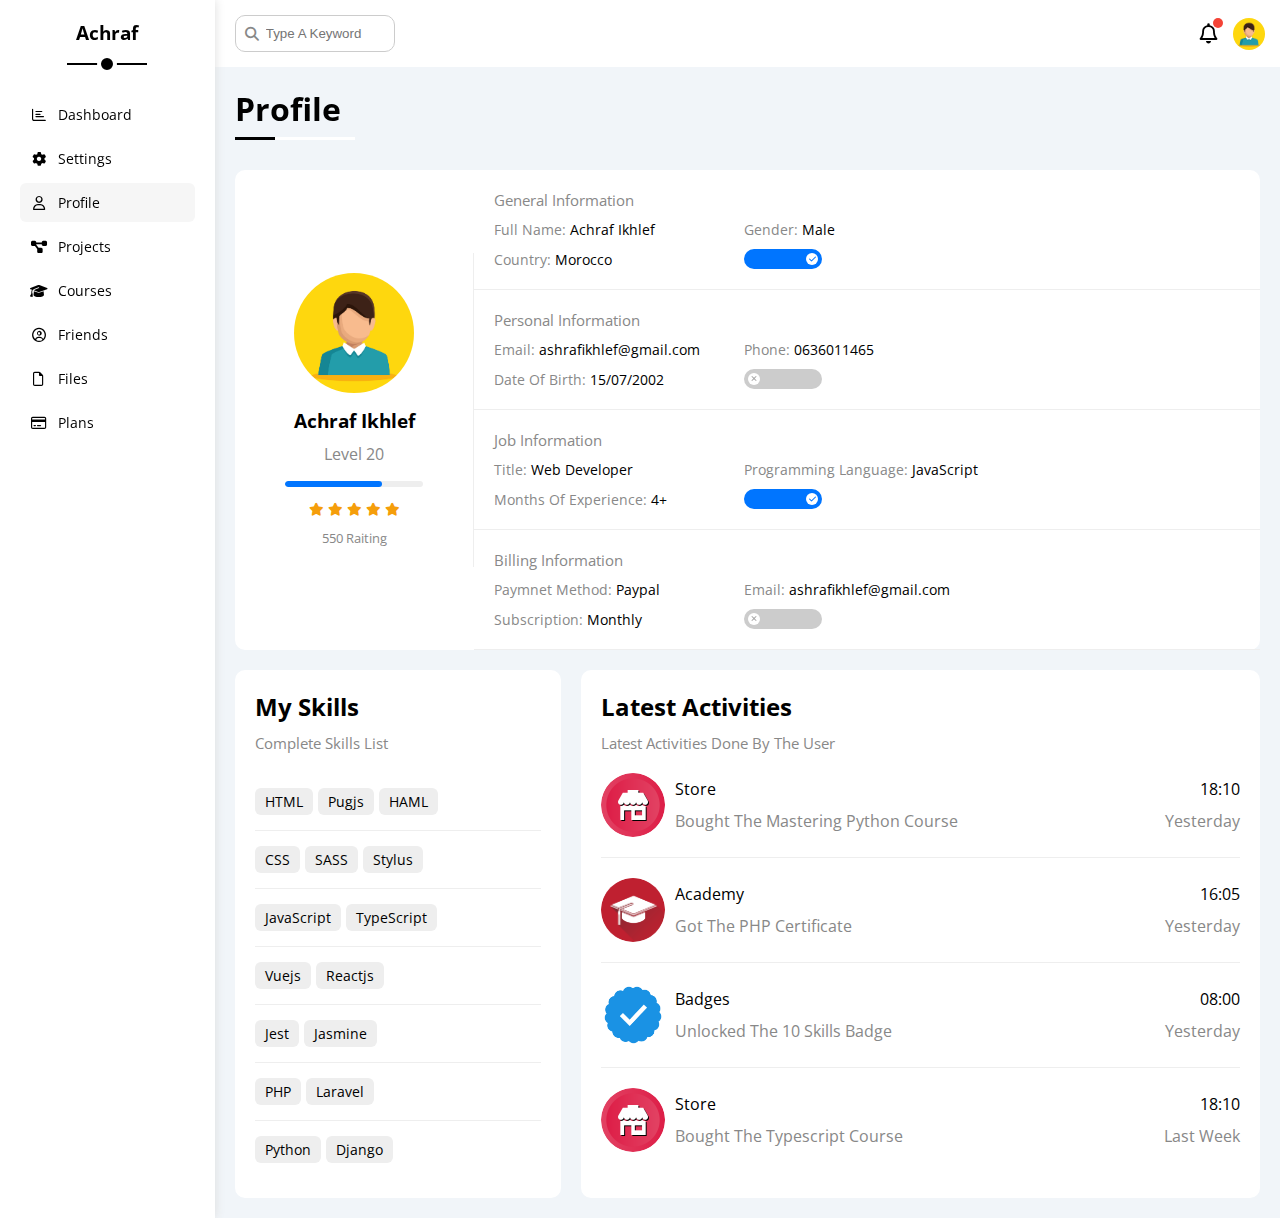
==== profile.html @ c20bb749 "Add files via upload" ====
<!DOCTYPE html>
<html lang="en">
<head>
    <meta charset="UTF-8">
    <meta name="viewport" content="width=device-width, initial-scale=1.0">
    <title>Profile</title>
    <link rel="stylesheet" href="css/all.min.css">
    <link rel="stylesheet" href="css/framework.css">
    <link rel="stylesheet" href="css/master.css">
    <link rel="preconnect" href="https://fonts.googleapis.com">
    <link rel="preconnect" href="https://fonts.gstatic.com" crossorigin>
    <link href="https://fonts.googleapis.com/css2?family=Open+Sans:wght@300;400;500;600;700;800&display=swap" rel="stylesheet">
</head>
<body>
    <div class="page d-flex">
        <div class="sidebar bg-white p-20 p-relative">
            <div class="content">
                <h3 class="p-relative txt-c mt-0">Achraf</h3>
                <ul>
                    <li>
                        <a class="d-flex align-center fs-14 c-black rad-6 p-10" href="index.html">
                            <i class="fa-regular fa-chart-bar fa-fw"></i>
                            <span>Dashboard</span>
                        </a>
                    </li>
                    <li>
                        <a class="d-flex align-center fs-14 c-black rad-6 p-10" href="settings.html">
                            <i class="fa-solid fa-gear fa-fw"></i>
                            <span>Settings</span>
                        </a>
                    </li>
                    <li>
                        <a class="active d-flex align-center fs-14 c-black rad-6 p-10" href="profile.html">
                            <i class="fa-regular fa-user fa-fw"></i>
                            <span>Profile</span>
                        </a>
                    </li>
                    <li>
                        <a class="d-flex align-center fs-14 c-black rad-6 p-10" href="projects.html">
                            <i class="fa-solid fa-diagram-project fa-fw"></i>
                            <span>Projects</span>
                        </a>
                    </li>
                    <li>
                        <a class="d-flex align-center fs-14 c-black rad-6 p-10" href="courses.html">
                            <i class="fa-solid fa-graduation-cap fa-fw"></i>
                            <span>Courses</span>
                        </a>
                    </li>
                    <li>
                        <a class="d-flex align-center fs-14 c-black rad-6 p-10" href="friends.html">
                            <i class="fa-regular fa-circle-user fa-fw"></i>
                            <span>Friends</span>
                        </a>
                    </li>
                    <li>
                        <a class="d-flex align-center fs-14 c-black rad-6 p-10" href="files.html">
                            <i class="fa-regular fa-file fa-fw"></i>
                            <span>Files</span>
                        </a>
                    </li>
                    <li>
                        <a class="d-flex align-center fs-14 c-black rad-6 p-10" href="plans.html">
                            <i class="fa-regular fa-credit-card fa-fw"></i>
                            <span>Plans</span>
                        </a>
                    </li>
                </ul>
            </div>
        </div>
        <div class="content w-full">
            <!-- Start Head -->
            <div class="head bg-white p-15 between-flex">
                <div class="search p-relative">
                    <input class="p-10 border-ccc rad-10" type="search" placeholder="Type A Keyword">
                </div>
                <div class="icons d-flex align-center">
                    <span class="notification p-relative">
                        <i class="fa-regular fa-bell fa-lg"></i>
                    </span>
                    <img src="images/avatar.jpg" alt="">
                </div>
            </div>
            <!-- End Head -->
            <h1 class="p-relative">Profile</h1>
            <div class="profile-page m-20">
                <!-- Start Overview -->
                <div class="overview bg-white rad-10 d-flex align-center">
                    <div class="avatar-box txt-c p-20">
                        <img class="rad-half mb-10" src="images/avatar.jpg" alt="">
                        <h3 class="m-0">Achraf Ikhlef</h3>
                        <p class="c-grey mt-10">Level 20</p>
                        <div class="level rad-6 bg-eee p-relative">
                            <span style="width: 70%;"></span>
                        </div>
                        <div class="raiting mt-10 mb-10">
                            <i class="fa-solid fa-star c-orange fs-13"></i>
                            <i class="fa-solid fa-star c-orange fs-13"></i>
                            <i class="fa-solid fa-star c-orange fs-13"></i>
                            <i class="fa-solid fa-star c-orange fs-13"></i>
                            <i class="fa-solid fa-star c-orange fs-13"></i>
                        </div>
                        <p class="c-grey m-0 fs-13">550 Raiting</p>
                    </div>
                    <div class="info-box w-full txt-c-mobile">
                        <!-- Start Information Row -->
                        <div class="box p-20 d-flex align-center">
                            <h4 class="c-grey fs-15 m-0 w-full">General Information</h4>
                            <div class="fs-14">
                                <span class="c-grey">Full Name:</span>
                                <span>Achraf Ikhlef</span>
                            </div>
                            <div class="fs-14">
                                <span class="c-grey">Gender:</span>
                                <span>Male</span>
                            </div>
                            <div class="fs-14">
                                <span class="c-grey">Country:</span>
                                <span>Morocco</span>
                            </div>
                            <div class="fs-14">
                                <label>
                                    <input class="toggle-checkbox" type="checkbox" checked>
                                    <div class="toggle-switch"></div>
                                </label>
                            </div>
                        </div>
                        <!-- End Information Row -->
                        <!-- Start Information Row -->
                        <div class="box p-20 d-flex align-center">
                            <h4 class="c-grey fs-15 m-0 w-full">Personal Information</h4>
                            <div class="fs-14">
                                <span class="c-grey">Email:</span>
                                <span>ashrafikhlef@gmail.com</span>
                            </div>
                            <div class="fs-14">
                                <span class="c-grey">Phone:</span>
                                <span>0636011465</span>
                            </div>
                            <div class="fs-14">
                                <span class="c-grey">Date Of Birth:</span>
                                <span>15/07/2002</span>
                            </div>
                            <div class="fs-14">
                                <label>
                                    <input class="toggle-checkbox" type="checkbox">
                                    <div class="toggle-switch"></div>
                                </label>
                            </div>
                        </div>
                        <!-- End Information Row -->
                        <!-- Start Information Row -->
                        <div class="box p-20 d-flex align-center">
                            <h4 class="c-grey fs-15 m-0 w-full">Job Information</h4>
                            <div class="fs-14">
                                <span class="c-grey">Title:</span>
                                <span>Web Developer</span>
                            </div>
                            <div class="fs-14">
                                <span class="c-grey">Programming Language:</span>
                                <span>JavaScript</span>
                            </div>
                            <div class="fs-14">
                                <span class="c-grey">Months Of Experience:</span>
                                <span>4+ </span>
                            </div>
                            <div class="fs-14">
                                <label>
                                    <input class="toggle-checkbox" type="checkbox" checked>
                                    <div class="toggle-switch"></div>
                                </label>
                            </div>
                        </div>
                        <!-- End Information Row -->
                        <!-- Start Information Row -->
                        <div class="box p-20 d-flex align-center">
                            <h4 class="c-grey fs-15 m-0 w-full">Billing Information</h4>
                            <div class="fs-14">
                                <span class="c-grey">Paymnet Method:</span>
                                <span>Paypal</span>
                            </div>
                            <div class="fs-14">
                                <span class="c-grey">Email:</span>
                                <span>ashrafikhlef@gmail.com</span>
                            </div>
                            <div class="fs-14">
                                <span class="c-grey">Subscription:</span>
                                <span>Monthly</span>
                            </div>
                            <div class="fs-14">
                                <label>
                                    <input class="toggle-checkbox" type="checkbox">
                                    <div class="toggle-switch"></div>
                                </label>
                            </div>
                        </div>
                        <!-- End Information Row -->
                    </div>
                </div>
                <!-- End Overview -->
                <!-- Start Other Data -->
                <div class="other-data d-flex gap-20">
                    <div class="skills-card mt-20 p-20 bg-white rad-10">
                        <h2 class="mt-0 mb-10">My Skills</h2>
                        <p class="mt-0 mb-20 c-grey fs-15">Complete Skills List</p>
                        <ul class="m-0 txt-c-mobile">
                            <li><span>HTML</span><span>Pugjs</span><span>HAML</span></li>
                            <li><span>CSS</span><span>SASS</span><span>Stylus</span></li>
                            <li><span>JavaScript</span><span>TypeScript</span></li>
                            <li><span>Vuejs</span><span>Reactjs</span></li>
                            <li><span>Jest</span><span>Jasmine</span></li>
                            <li><span>PHP</span><span>Laravel</span></li>
                            <li><span>Python</span><span>Django</span></li>
                        </ul>
                    </div>
                    <div class="activities mt-20 p-20 bg-white rad-10">
                        <h2 class="mt-0 mb-10">Latest Activities</h2>
                        <p class="mt-0 mb-20 c-grey fs-15">Latest Activities Done By The User</p>
                        <div class="activity d-flex align-center txt-c-mobile">
                            <img src="images/activity-01.png" alt="">
                            <div class="info">
                                <span class="d-block mb-10">Store</span>
                                <span class="c-grey">Bought The Mastering Python Course</span>
                            </div>
                            <div class="date">
                                <span class="d-block mb-10"> 18:10</span>
                                <span class="c-grey">Yesterday</span>
                            </div>
                        </div>
                        <div class="activity d-flex align-center txt-c-mobile">
                            <img src="images/activity-02.png" alt="">
                            <div class="info">
                                <span class="d-block mb-10">Academy</span>
                                <span class="c-grey">Got The PHP Certificate</span>
                            </div>
                            <div class="date">
                                <span class="d-block mb-10">16:05</span>
                                <span class="c-grey">Yesterday</span>
                            </div>
                        </div>
                        <div class="activity d-flex align-center txt-c-mobile">
                            <img src="images/activity-03.png" alt="">
                            <div class="info">
                                <span class="d-block mb-10">Badges</span>
                                <span class="c-grey">Unlocked The 10 Skills Badge</span>
                            </div>
                            <div class="date">
                                <span class="d-block mb-10">08:00</span>
                                <span class="c-grey">Yesterday</span>
                            </div>
                        </div>
                        <div class="activity d-flex align-center txt-c-mobile">
                            <img src="images/activity-01.png" alt="">
                            <div class="info">
                                <span class="d-block mb-10">Store</span>
                                <span class="c-grey">Bought The Typescript Course</span>
                            </div>
                            <div class="date">
                                <span class="d-block mb-10"> 18:10</span>
                                <span class="c-grey">Last Week</span>
                            </div>
                        </div>
                    </div>
                </div>
                <!-- End Other Data -->
            </div>
        </div>
    </div>
</body>
</html>
---- css/framework.css ----
:root {
    --blue-color: #0075ff;
    --blue-alt-color: #0d69d5;
    --orange-color: #f59e0b;
    --green-color: #22c55e;
    --red-color: #f44336;
    --grey-color: #888;
}
/* Start Box */
.d-flex {
    display: flex;
}
.align-center {
    align-items: center;
}
.space-between {
    justify-content: space-between;
}
.d-grid {
    display: grid;
}
.gap-20 {
    gap: 20px;
}
.f-wrap {
    flex-wrap: wrap;
}
.d-block {
    display: block;
}
@media (max-width: 767px) {
    .block-mobile {
        display: block;
    }
    .hide-mobile {
        display: none;
    }
}
/* End Box */
/* Start Padding + Margin */
.p-10 {
    padding: 10px;
}
.p-15 {
    padding: 15px;
}
.p-20 {
    padding: 20px;
}
.pt-10 {
    padding-top: 10px;
}
.pt-15 {
    padding-top: 15px;
}
.pt-20 {
    padding-top: 20px;
}
.pb-10 {
    padding-bottom: 10px;
}
.pb-15 {
    padding-bottom: 15px;
}
.pb-20 {
    padding-bottom: 20px;
}
.pl-15 {
    padding-left: 15px;
}
.m-0 {
    margin: 0;
}
.m-15 {
    margin: 15px;
}
.m-20 {
    margin: 20px;
}
.mt-0 {
    margin-top : 0;
}
.mt-5 {
    margin-top: 5px;
}
.mt-10 {
    margin-top: 10px;
}
.mt-15 {
    margin-top: 15px;
}
.mt-20 {
    margin-top: 20px;
}
.mt-25 {
    margin-top: 25px;
}
.mr-10 {
    margin-right: 10px;
}
.mr-15 {
    margin-right: 15px;
}
.mb-0 {
    margin-bottom: 0px;
}
.mb-5 {
    margin-bottom: 5px;
}
.mb-10 {
    margin-bottom: 10px;
}
.mb-15 {
    margin-bottom: 15px;
}
.mb-20 {
    margin-bottom: 20px;
}
.mb-25 {
    margin-bottom: 25px;
}
/* End Padding + Margin */
/* Start Color */
.bg-white {
    background-color: #FFF;
}
.bg-eee {
    background-color: #eee;
}
.bg-blue {
    background-color: var(--blue-color);
}
.bg-orange {
    background-color: var(--orange-color);
}
.bg-green {
    background-color: var(--green-color);
}
.bg-red {
    background-color: var(--red-color);
}
.c-black {
    color: #000;
}
.c-white {
    color: #fff;
}
.c-grey {
    color: var(--grey-color);
}
.c-blue {
    color: var(--blue-color);
}
.c-orange {
    color: var(--orange-color);
}
.c-green {
    color: var(--green-color);
}
.c-red {
    color: var(--red-color);
}
/* End Color */
/* Start Position */
.p-relative {
    position: relative;
}
.p-absolute {
    position: absolute;
}
/* End Position */
/* Start Font */
.txt-c {
    text-align: center;
}
.fs-13 {
    font-size: 13px;
}
.fs-14 {
    font-size: 14px;
}
.fs-15 {
    font-size: 15px;
}
.fs-25 {
    font-size: 25px;
}
@media (max-width: 767px) {
    .txt-c-mobile {
        text-align: center;
    }
}
.fw-bold {
    font-weight: bold;
}
/* End Font */
/* Start Border */
.b-none {
    border: none;
}
.border-ccc {
    border: 1px solid #ccc;
}
.border-eee {
    border: 1px solid #eee;
}
.rad-6 {
    border-radius: 6px;
}
.rad-10 {
    border-radius: 10px;
}
.rad-half {
    border-radius: 50%;
}
/* End Border */
/* Start Width + Height */
.w-full {
    width: 100%;
}
.w-fit {
    width: fit-content;
}
.w-100 {
    width: 100px;
}
.h-full {
    height: 100%;
}
.h-100 {
    height: 100px;
}
/* End Width + Height */
/* Start Components */
.center-flex {
    display: flex;
    align-items: center;
    justify-content: center;
}
.between-flex {
    display: flex;
    align-items: center;
    justify-content: space-between;
}
.btn-shape {
    padding: 4px 10px;
    border-radius: 6px;
}
/* End Components */
---- css/master.css ----
:root {
    --blue-color: #0075ff;
    --blue-alt-color: #0d69d5;
    --orange-color: #f59e0b;
    --green-color: #22c55e;
    --red-color: #f44336;
    --grey-color: #888;
}
* {
    box-sizing: border-box;
}
body {
    margin: 0;
    font-family: 'Open Sans', sans-serif;
}
*:focus {
    outline: none;
}
a {
    text-decoration: none;
}
ul {
    list-style: none;
    padding: 0;
    margin: 0;
}
::-webkit-scrollbar {
    width: 15px;
}
::-webkit-scrollbar-track {
    background-color: #fff;
}
::-webkit-scrollbar-thumb {
    background-color: var(--blue-color);
}
::-webkit-scrollbar-thumb:hover {
    background-color: var(--blue-alt-color);
}
.page {
    background-color: #F1F5F9;
    min-height: 100vh;
}
/* Start Sidebar */
.sidebar {
    width: 250px;
    box-shadow: 0 0 10px #ddd;
}
.sidebar .content {
    position: sticky;
    top: 20px;
}
.sidebar h3 {
    margin-bottom: 50px;
}
@media (min-width: 768px) {
    .sidebar h3::before,
    .sidebar h3::after {
        content: '';
        position: absolute;
        background-color: #000;
        transform: translateX(-50%);
        left: 50%;
    }
    .sidebar h3::before {
        width: 80px;
        height: 2px;
        bottom: -20px;
    }
    .sidebar h3::after {
        width: 12px;
        height: 12px;
        bottom: -29px;
        border-radius: 50%;
        border: 4px solid #fff;
    }
}
.sidebar ul li a {
    transition: 0.3s;
    margin-bottom: 5px;
}
.sidebar ul li a:hover,
.sidebar ul li a.active {
    background-color: #F6F6F6;
}
.sidebar ul li a span {
    font-size: 14px;
    margin-left: 10px;
}
@media (max-width: 767px) {
    .sidebar {
        width: 58px;
        padding: 7px;
    }
    .sidebar .content {
        top: 10px;
    }
    .sidebar h3 {
        font-size: 13px;
        margin-bottom: 15px;
    }
    .sidebar ul li a span {
        display: none;
    }
}
/* End Sidebar */
/* Start Content */
.content {
    overflow: hidden;
}
.head .search::before {
    font-family: var(--fa-style-family-classic);
    content: "\f002";
    font-weight: 900;
    position: absolute;
    left: 15px;
    top: 50%;
    transform: translateY(-50%);
    font-size: 14px;
    color: var(--grey-color);
}
.head .search input {
    margin-left: 5px;
    padding-left: 30px;
    width: 160px;
    transition: width 0.3s;
}
.head .search input:focus {
    width: 200px;
}
.head .search input:focus::placeholder {
    opacity: 0;
}
.head .icons .notification::before {
    content: "";
    position: absolute;
    width: 10px;
    height: 10px;
    background-color: var(--red-color);
    border-radius: 50%;
    right: -5px;
    top: -5px;
}
.head .icons img {
    width: 32px;
    height: 32px;
    border-radius: 50%;
    margin-left: 15px;
}
.page h1 {
    margin: 20px 20px 40px;
}
.page h1::before,
.page h1::after {
    content: "";
    position: absolute;
    height: 3px;
    bottom: -10px;
    left: 0;
}
.page h1::before {
    background-color: #fff;
    width: 120px;
}
.page h1::after {
    background-color: #000;
    width: 40px;
}
.wrapper {
    grid-template-columns: repeat(auto-fill, minmax(450px, 1fr));
    margin-left: 20px;
    margin-right: 20px;
    margin-bottom: 20px;
}
@media (max-width: 767px) {
    .wrapper {
        grid-template-columns: minmax(200px, 1fr);
        margin-left: 10px;
        margin-right: 10px;
    }    
}
/* End Content */
/* Start Welcome Widget */
.welcome {
    overflow: hidden;
}
.welcome .intro img {
    width: 200px;
    margin-bottom: -10px;
}
.welcome .avatar {
    width: 64px;
    height: 64px;
    border: 2px solid #fff;
    border-radius: 50%;
    padding: 2px;
    box-shadow: 0 0 5px #ddd;
    margin-left: 20px;
    margin-top: -32px;
}
.welcome .body {
    border-top: 1px solid #eee;
    border-bottom: 1px solid #eee;
}
.welcome .body > div {
    flex: 1;
}
.welcome .visit {
    margin: 0 15px 10px auto;
    transition: 0.3s;
}
.welcome .visit:hover {
    background-color: var(--blue-alt-color);
}
@media (max-width: 767px) {
    .welcome .intro {
        padding-bottom: 30px;
    }
    .welcome .avatar {
        margin-left: 0;
    }
    .welcome .body > div:not(:last-child) {
        margin-bottom: 20px;
    }
}
/* End Welcome Widget */
/* Start Quick Draft Widget */
.quick-draft textarea {
    resize: none;
    min-height: 180px;
}
.quick-draft .save {
    margin-left: auto;
    cursor: pointer;
    transition: 0.3s;
}
.quick-draft .save:hover {
    background-color: var(--blue-alt-color);
}
/* End Quick Draft Widget */
/* Start Targets */
.targets .target-row .icon {
    width: 80px;
    height: 80px;
    margin-right: 15px;
}
.targets .details {
    flex: 1;
}
.targets .details .progress {
    height: 4px;
}
.targets .details .progress > span {
    position: absolute;
    left: 0;
    top: 0;
    height: 100%;
}
.targets .details .progress > span span {
    position: absolute;
    bottom: 16px;
    right: -16px;
    color: #fff;
    padding: 2px 5px;
    border-radius: 6px;
    font-size: 13px;
}
.targets .details .progress > span span::after {
    content: "";
    border-color: transparent;
    border-width: 5px;
    border-style: solid;
    position: absolute;
    bottom: -10px;
    left: 50%;
    transform: translateX(-50%);
}
.targets .details .progress > .blue span::after {
    border-top-color: var(--blue-color);
}
.targets .details .progress > .orange span::after {
    border-top-color: var(--orange-color);
}
.targets .details .progress > .green span::after {
    border-top-color: var(--green-color);
}
.blue .icon,
.blue .progress {
    background-color: rgb(0 117 255 / 20%);
}
.orange .icon,
.orange .progress {
    background-color: rgb(245 158 11 / 20%);
}
.green .icon,
.green .progress {
    background-color: rgb(34 197 94 / 20%);
}
/* End Targets */
/* Start Tickets */
.tickets .box {
    width: calc(50% - 10px);
}
@media (max-width: 767px) {
    .tickets .box {
        width: 100%;
    }
}
/* End Tickets */
/* Start Latest News */
.latest-news .news-row:not(:last-of-type) {
    margin-bottom: 20px;
    padding-bottom: 20px;
    border-bottom: 1px solid #eee;
}
.latest-news .news-row img {
    width: 100px;
    border-radius: 6px;
    margin-right: 15px;
}
.latest-news .info {
    flex: 1;
}
.latest-news .info h3 {
    margin: 0 0 6px;
    font-size: 16px;
}
@media (max-width: 767px) {
    .latest-news .news-row {
        display: block;
    }
    .latest-news .news-row .label {
        margin: 10px auto;
        width: fit-content;
    }
}
/* End Latest News */
/* Start Tasks */
.tasks .task-row:not(:last-of-type) {
    margin-bottom: 15px;
    padding-bottom: 15px;
    border-bottom: 1px solid #eee;
}
.tasks .info {
    flex-grow: 1;
}
.tasks .done {
    opacity: 0.3;
}
.tasks .done h3,
.tasks .done p {
    text-decoration: line-through;
}
.tasks .delete {
    cursor: pointer;
    transition: 0.3s;
}
.tasks .delete:hover {
    color: var(--red-color);
}
/* End Tasks */
/* Start Latest Uploads */
.latest-uploads ul li:not(:last-child) {
    border-bottom: 1px solid #eee;
}
.latest-uploads ul li img {
    width: 40px;
    height: 40px;
}
/* End Latest Uploads */
/* Start Last Project */
.last-project ul::before {
    content: "";
    position: absolute;
    left: 11px;
    width: 2px;
    height: 100%;
    background-color: var(--blue-color);
}
@media (max-width: 767px) {
    .last-project ul::before {
        height: 95%;
    }
}
.last-project ul li::before {
    content: "";
    width: 20px;
    height: 20px;
    display: block;
    border-radius: 50%;
    background-color: white;
    border: 2px solid white;
    outline: 2px solid var(--blue-color);
    margin-right: 15px;
    z-index: 1;
}
.last-project ul li.done::before {
    background-color: var(--blue-color);
}
.last-project ul li.current::before {
    animation: change-color 0.8s infinite alternate;
}
.last-project .launch-icon {
    position: absolute;
    width: 160px;
    right: 0;
    bottom: 0;
    opacity: 0.1;
}
/* End Last Project */
/* Start Reminders */
.reminders ul li .key {
    width: 15px;
    height: 15px;
}
.reminders ul li > .blue {
    border-left: 2px solid var(--blue-color);
}
.reminders ul li > .green {
    border-left: 2px solid var(--green-color);
}
.reminders ul li > .orange {
    border-left: 2px solid var(--orange-color);
}
.reminders ul li > .red {
    border-left: 2px solid var(--red-color);
}
/* End Reminders */
/* Start Latest Post */
.latest-post .avatar {
    width: 48px;
    height: 48px;
    border-radius: 50%;
}
.latest-post .post-content {
    text-transform: capitalize;
    line-height: 1.8;
    border-top: 1px solid #eee;
    border-bottom: 1px solid #eee;
    min-height: 140px;
}
/* End Latest Post */
/* Start Social Media */
.social-media .box {
    padding-left: 70px;
}
.social-media .box i {
    position: absolute;
    left: 0;
    top: 0;
    width: 52px;
    transition: 0.3s;
}
.social-media .box i:hover {
    transform: rotate(5deg);
}
.social-media a {
    width: 80px
}
.social-media .twitter {
    background-color: rgb(20 23 26 / 20%);
    color: #14171a;
}
.social-media .twitter i,
.social-media .twitter a {
    background-color: #14171a;
}
.social-media .facebook {
    background-color: rgb(24 119 242 / 20%);
    color: #1877f2;
}
.social-media .facebook i,
.social-media .facebook a {
    background-color: #1877f2;
}
.social-media .youtube {
    background-color: rgb(255 0 0 / 20%);
    color: #ff0000;
}
.social-media .youtube i,
.social-media .youtube a {
    background-color: #ff0000;
}
.social-media .linkedin {
    background-color: rgb(10 102 194 / 20%);
    color: #0a66c2;
}
.social-media .linkedin i,
.social-media .linkedin a {
    background-color: #0a66c2;
}
/* End Social Media */
/* Start Projects Table */
.projects .responsive-table {
    overflow-x: auto;
}
.projects table {
    min-width: 1000px;
    border-spacing: 0;
}
.projects table thead td {
    background-color: #eee;
    font-weight: bold;
}
.projects table td {
    padding: 15px;
}
.projects tbody td {
    border-bottom: 1px solid #eee;
    border-left: 1px solid #eee;
    transition: 0.3s;
}
.projects table tbody tr td:last-child {
    border-right: 1px solid #eee;
}
.projects table tbody tr:hover td {
    background-color: #faf7f7;
}
.projects table img {
    width: 32px;
    height: 32px;
    border-radius: 50%;
    padding: 2px;
    background-color: #fff;
}
.projects table img:not(:first-child) {
    margin-left: -20px;
}
.projects table .label {
    font-size: 13px;
    width: 88px;
}
/* End Projects Table */
/* Start Settings */
.settings-page {
    grid-template-columns: repeat(auto-fill, minmax(500px, 1fr));
}
@media (max-width: 767px) {
    .settings-page {
        grid-template-columns: minmax(100px, 1fr);
        margin-left: 10px;
        margin-right: 10px;
        gap: 10px;
    }
}
.settings-page .close-message {
    border: 1px solid #ccc;
    resize: none;
    min-height: 150px;
}
.settings-page .email {
    display: inline-flex;
    width: calc(100% - 80px);
}
.settings-page .sec-box {
    padding-bottom: 15px;
}
.settings-page .sec-box:not(:last-of-type) {
    border-bottom: 1px solid #eee;
}
.settings-page .sec-box .button {
    transition: 0.3s;
}
.settings-page .sec-box .button:hover {
    background-color: var(--blue-alt-color);
}
.settings-page .social-boxes i {
    width: 40px;
    height: 40px;
    background-color: #F6F6F6;
    border: 1px solid #ddd;
    border-right: none;
    border-radius: 6px 0 0 6px;
    transition: 0.3s;
}
.settings-page .social-boxes input {
    height: 40px;
    background-color: #F6F6F6;
    border: 1px solid #ddd;
    padding-left: 10px;
    border-radius: 0 6px 6px 0;
}
.settings-page .social-boxes > div:focus-within i {
    color: #000;
}
.widgets-control .control input[type="checkbox"] {
    -webkit-appearance: none;
    appearance: none;
}
.widgets-control .control label {
    padding-left: 30px;
    cursor: pointer;
    position: relative;
}
.widgets-control .control label::before {
    content: "";
    position: absolute;
    top: 50%;
    left: 0;
    margin-top: -9px;
    border-radius: 4px;
    width: 14px;
    height: 14px;
    border: 2px solid var(--grey-color);
    
}
.widgets-control .control label:hover::before {
    border-color: var(--blue-alt-color);
}
.widgets-control .control label::after {
    font-family: var(--fa-style-family-classic);
    content: "\f00c";
    font-weight: 900;
    position: absolute;
    left: 0;
    top: 50%;
    margin-top: -9px;
    border-radius: 4px;
    background-color: var(--blue-color);
    color: #fff;
    font-size: 12px;
    width: 18px;
    height: 18px;
    display: flex;
    justify-content: center;
    align-items: center;
    transform: scale(0) rotate(360deg);
    transition: 0.3s;
}
.widgets-control .control input[type="checkbox"]:checked + label::after {
    transform: scale(1);
}
.backup-control input[type="radio"] {
    -webkit-appearance: none;
    appearance: none;
}
.backup-control .date label {
    padding-left: 30px;
    cursor: pointer;
    position: relative;
}
.backup-control .date label::before {
    content: "";
    position: absolute;
    top: 50%;
    left: 0;
    margin-top: -11px;
    width: 18px;
    height: 18px;
    border: 2px solid var(--grey-color);
    border-radius: 50%;
}
.backup-control .date label::after {
    content: "";
    position: absolute;
    left: 5px;
    top: 5px;
    width: 12px;
    height: 12px;
    background-color: var(--blue-color);
    border-radius: 50%;
    transition: 0.3s;
    transform: scale(0);
}
.backup-control .date input[type="radio"]:checked + label::before {
    border-color: var(--blue-color);
}
.backup-control .date input[type="radio"]:checked + label::after {
    transform: scale(1);
}
.backup-control .servers {
    border-top: 1px solid #eee;
    padding-top: 20px;
}
@media (max-width: 767px) {
    .backup-control .servers {
        flex-wrap: wrap;
    }
}
.backup-control .servers .server {
    border: 2px solid #eee;
    position: relative;
}
.backup-control .servers .server label {
    cursor: pointer;
}
.backup-control  input[type="radio"]:checked + .server {
    border-color: var(--blue-color);
    color: var(--blue-color);
}
.toggle-checkbox {
    -webkit-appearance: none;
    appearance: none;
    display: none;
}
.toggle-switch {
    background-color: #ccc;
    width: 78px;
    height: 32px;
    border-radius: 16px;
    position: relative;
    transition: 0.3s;
    cursor: pointer;
}
.toggle-switch::before {
    font-family: var(--fa-style-family-classic);
    content: "\f00d";
    font-weight: 900;
    position: absolute;
    background-color: #fff;
    color: #aaa;
    width: 24px;
    height: 24px;
    border-radius: 50%;
    top: 4px;
    left: 4px;
    display: flex;
    justify-content: center;
    align-items: center;
    transition: 0.3s;
}
.toggle-checkbox:checked + .toggle-switch {
    background-color: var(--blue-color);
}
.toggle-checkbox:checked + .toggle-switch::before {
    content: "\f00c";
    left: 50px;
    color: var(--blue-color);
}
.settings-page :disabled {
    cursor: no-drop;
    background-color: #F0F4F8;
    color: #bbb;
}
/* End Settings */
/*  Start Profile */
@media (max-width: 767px) {
    .profile-page .overview {
        flex-direction: column;
    }
}
.profile-page .avatar-box {
    width: 300px;
}
@media (min-width: 767px) {
    .profile-page .avatar-box {
        border-right: 1px solid #eee;
    }
}
.profile-page .avatar-box > img {
    width: 120px;
    height: 120px;
}
.profile-page .avatar-box .level {
    height: 6px;
    overflow: hidden;
    margin: auto;
    width: 70%;
}
.profile-page .avatar-box .level span {
    position: absolute;
    left: 0;
    top: 0;
    height: 100%;
    background-color: var(--blue-color);
    border-radius: 6px;
}
.profile-page .info-box .box {
    flex-wrap: wrap;
    border-bottom: 1px solid #eee;
    transition: 0.3s;
}
.profile-page .info-box .box:hover  {
    background-color: #f9f9f9;
}
.profile-page .info-box .box h4 {
    font-weight: normal;
}
.profile-page .info-box .box > div {
    min-width: 250px;
    padding: 10px 0 0;
}
.profile-page .info-box .toggle-switch {
    height: 20px;
}
@media (max-width: 767px) {
    .profile-page .info-box .toggle-switch {
        margin: auto;
    }
}
.profile-page .info-box .toggle-switch::before {
    width: 12px;
    height: 12px;
    font-size: 8px;
}
.profile-page .info-box .toggle-checkbox:checked + .toggle-switch::before {
    left: 62px;
}
@media (max-width: 767px) {
    .profile-page .other-data {
        flex-direction: column;
    }
}
.profile-page .skills-card {
    flex-grow: 1;
}
.profile-page .skills-card ul li {
    padding: 15px 0;
}
.profile-page .skills-card ul li:not(:last-child) {
    border-bottom: 1px solid #eee;
}
.profile-page .skills-card ul li  span {
    display: inline-flex;
    padding: 4px 10px;
    background-color: #eee;
    border-radius: 6px;
    font-size: 14px;
}
.profile-page .skills-card ul li span:not(:last-child) {
    margin-right: 5px;
}
.profile-page .activities {
    flex-grow: 2;
}
.profile-page .activities .activity:not(:last-of-type) {
    border-bottom: 1px solid #eee;
    padding-bottom: 20px;
    margin-bottom: 20px;
}
.profile-page .activity img {
    width: 64px;
    height: 64px;
    border-radius: 50%;
    margin-right: 10px;
}
@media (min-width: 768px) {
    .profile-page .activity .date {
        margin-left: auto;
        text-align: right;
    }
}
@media (max-width: 767px) {
    .profile-page .activity  {
        flex-direction: column;
    }
    .profile-page .activity img  {
        margin-right: 0;
        margin-bottom: 15px;
    }
    .profile-page .activity .date {
        margin-top: 15px;
    }
}
/* End Profile */
/* Start Projects */
.projects-page {
    grid-template-columns: repeat(auto-fill, minmax(450px, 1fr));
}
@media (max-width: 767px) {
    .projects-page {
        grid-template-columns: minmax(200px, 1fr);
        margin-left: 10px;
        margin-right: 10px;
        gap: 10px;
    }
}
.projects-page .project .date {
    position: absolute;
    right: 10px;
    top: 10px;
}
.projects-page .project h4 {
    font-weight: normal;
}
.projects-page .project > p {
    text-transform: capitalize;
}
.projects-page .project .team {
    position: relative;
    min-height: 80px;
}
.projects-page .project .team a {
    position: absolute;
    left: 0;
    bottom: 0;
}
.projects-page .project .team a:nth-child(2) {
    left: 25px;
}
.projects-page .project .team a:nth-child(3) {
    left: 50px;
}
.projects-page .project .team a:nth-child(4) {
    left: 75px;
}
.projects-page .project .team a:nth-child(5) {
    left: 100px;
}
.projects-page .project .team a:hover {
    z-index: 1000;
}
.projects-page .project .team img {
    width: 40px;
    height: 40px;
    border-radius: 50%;
    border: 2px solid #fff;
}
.projects-page .project .do {
    justify-content: flex-end;
    border-top: 1px solid #eee;
    padding-top: 15px;
    margin-top: 15px;
}
.projects-page .project .do span {
    padding: 3px 8px;
    margin-left: 5px;
    width: fit-content;
}
@media (max-width: 767px) {
    .projects-page .project .do {
        flex-direction: column;
    }
    .projects-page .project .do span:not(:last-child) {
        margin-bottom: 15px;
    }
}
.projects-page .project .info {
    border-top: 1px solid #eee;
    padding-top: 15px;
    margin-top: 15px;
}
@media (max-width: 767px) {
    .projects-page .project .info {
        flex-direction: column;
    }
}
.projects-page .project .prog {
    height: 8px;
    width: 260px;
    position: relative;
    border-radius: 6px;
}
@media (max-width: 767px) {
    .projects-page .project .info .prog {
        margin-bottom: 15px;
    }
}
.projects-page .project .prog span {
    position: absolute;
    top: 0;
    left: 0;
    height: 100%;
    border-radius: 6px;
}
/* End Projects */
/* Start Courses */
.courses-page {
    grid-template-columns: repeat(auto-fill, minmax(300px, 1fr));
}
@media (max-width: 767px) {
    .courses-page {
        grid-template-columns: minmax(200px, 1fr);
        margin-left: 10px;
        margin-right: 10px;
        gap: 10px;
    }
}
.courses-page .course {
    overflow: hidden;
}
.courses-page .course .cover {
    max-width: 100%;
    width: 100%;
    height: 270px;
}
.courses-page .course .instructor {
    position: absolute;
    width: 64px;
    height: 64px;
    border-radius: 50%;
    top: 20px;
    left: 20px;
    border: 2px solid #fff;
}
.courses-page .course .description {
    line-height: 1.6;
}
.courses-page .course .info {
    border-top: 1px solid #eee;
    font-size: 13px;
}
.courses-page .course .info .title {
    position: absolute;
    left: 50%;
    top: -13px;
    height: 27px;
    transform: translateX(-50%);
    font-size: 13px;
}
/* End Courses */
/* Start Friends Page */
.friends-page {
    grid-template-columns: repeat(auto-fill, minmax(300px, 1fr));
}
@media (max-width: 767px) {
    .friends-page {
        grid-template-columns: minmax(200px, 1fr);
        margin-left: 10px;
        margin-right: 10px;
        gap: 10px;
    }
}
.friends-page .friend .contact {
    position: absolute;
    top: 10px;
    left: 10px;
}
.friends-page .friend .contact i {
    background-color: #eee;
    color: #666;
    padding: 10px;
    border-radius: 50%;
    font-size: 13px;
    cursor: pointer;
    transition: 0.3s;
}
.friends-page .friend .contact i.phone:hover {
    background-color: var(--green-color);
    color: #fff;
}
.friends-page .friend .contact i.email:hover {
    background-color: var(--blue-color);
    color: #fff;
}
.friends-page .friend .icons {
    border-top: 1px solid #eee;
    border-bottom: 1px solid #eee;
    margin-top: 15px;
    margin-bottom: 15px;
    padding-top: 15px;
    padding-bottom: 15px;
}
.friends-page .friend .icons i {
    margin-right: 5px;
}
.friends-page .friend .icons .vip {
    position: absolute;
    right: 0;
    top: 50%;
    transform: translateY(-50%);
    font-size: 40px;
    opacity: 0.2;
}
/* End Friends Page */
/* Start Files Page*/
.files-page {
    flex-direction: row-reverse;
    align-items: flex-start;
}
@media (max-width: 767px) {
    .files-page {
        flex-direction: column;
        align-items: normal;
    }
}
.files-page .files-stats {
    min-width: 260px;
}
.files-page .files-stats .icon {
    width: 40px;
    height: 40px;
    margin-right: 10px;
}
.files-page .files-stats .size {
    margin-left: auto;
}
.files-page .files-stats .blue {
    background-color: rgb(0 117 255 / 20%);
}
.files-page .files-stats .green {
    background-color: rgb(34 197 94 / 20%);
}
.files-page .files-stats .red {
    background-color: rgb(244 67 54 / 20%);
}
.files-page .files-stats .orange {
    background-color: rgb(245 158 11 / 20%);
}
.files-page .files-stats .upload {
    margin: 15px auto 0;
    padding: 10px 15px;
    transition: 0.3s;
}
.files-page .files-stats .upload:hover {
    background-color: var(--blue-alt-color);
}
.files-page .files-stats .upload:hover i {
    animation: go-up 0.8s infinite;
}
.files-page .files-content {
    flex: 1;
    grid-template-columns: repeat(auto-fill, minmax(200px, 1fr));
}
.files-page .files-content img {
    width: 64px;
    height: 64px;
    transition: 0.3s;
}
.files-page .files-content .file:hover img {
    transform: rotate(5deg);
}
.files-page .files-content .info {
    border-top: 1px solid #eee;
}
/* End Files Page */
/* Start Plans Page */
.plans-page {
    grid-template-columns: repeat(auto-fill, minmax(350px, 1fr));
}
@media (max-width: 767px) {
    .plans-page {
        grid-template-columns: minmax(250px, 1fr);
        margin-left: 10px;
        margin-right: 10px;
        gap: 10px;
    }
}
.plans-page .plan .top {    
    border: 3px solid #fff;
    outline: 3px solid transparent;
}
.plans-page .plan.green .top {    
    outline-color: var(--green-color);
}
.plans-page .plan.blue .top {    
    outline-color: var(--blue-color);
}
.plans-page .plan.orange .top {    
    outline-color: var(--orange-color);
}
.plans-page .plan .price {
    position: relative;
    font-size: 40px;
    width: fit-content;
    margin: auto;
}
.plans-page .plan .price span {
    position: absolute;
    left: -20px;
    top: 0;
    font-size: 25px;
}
.plans-page .plan ul {
    margin-top: 10px;
    margin-bottom: 15px;
}
.plans-page .plan ul li {
    padding: 15px 0;
    display: flex;
    align-items: center;
    font-size: 15px;
    border-bottom: 1px solid #eee;
}
.plans-page .plan ul li .yes {
    color: var(--green-color);
}
.plans-page .plan ul li i:not(.yes, .help){
    color: var(--red-color);
}
.plans-page .plan ul li i:first-child {
    font-size: 18px;
    margin-right: 5px;
}
.plans-page .plan ul li .help {
    color: var(--grey-color);
    margin-left: auto;
    cursor: pointer;
}
/* End Plans Page */
/* Start Animation */
@keyframes change-color {
    from {
        background-color: var(--blue-color);
    }
    to {
        background-color: White;
    }
}
@keyframes go-up {
    0%,
    100% {
        transform: translateY(0);
    }
    50% {
        transform: translateY(-5px);
    }
} 
/* End Animation */
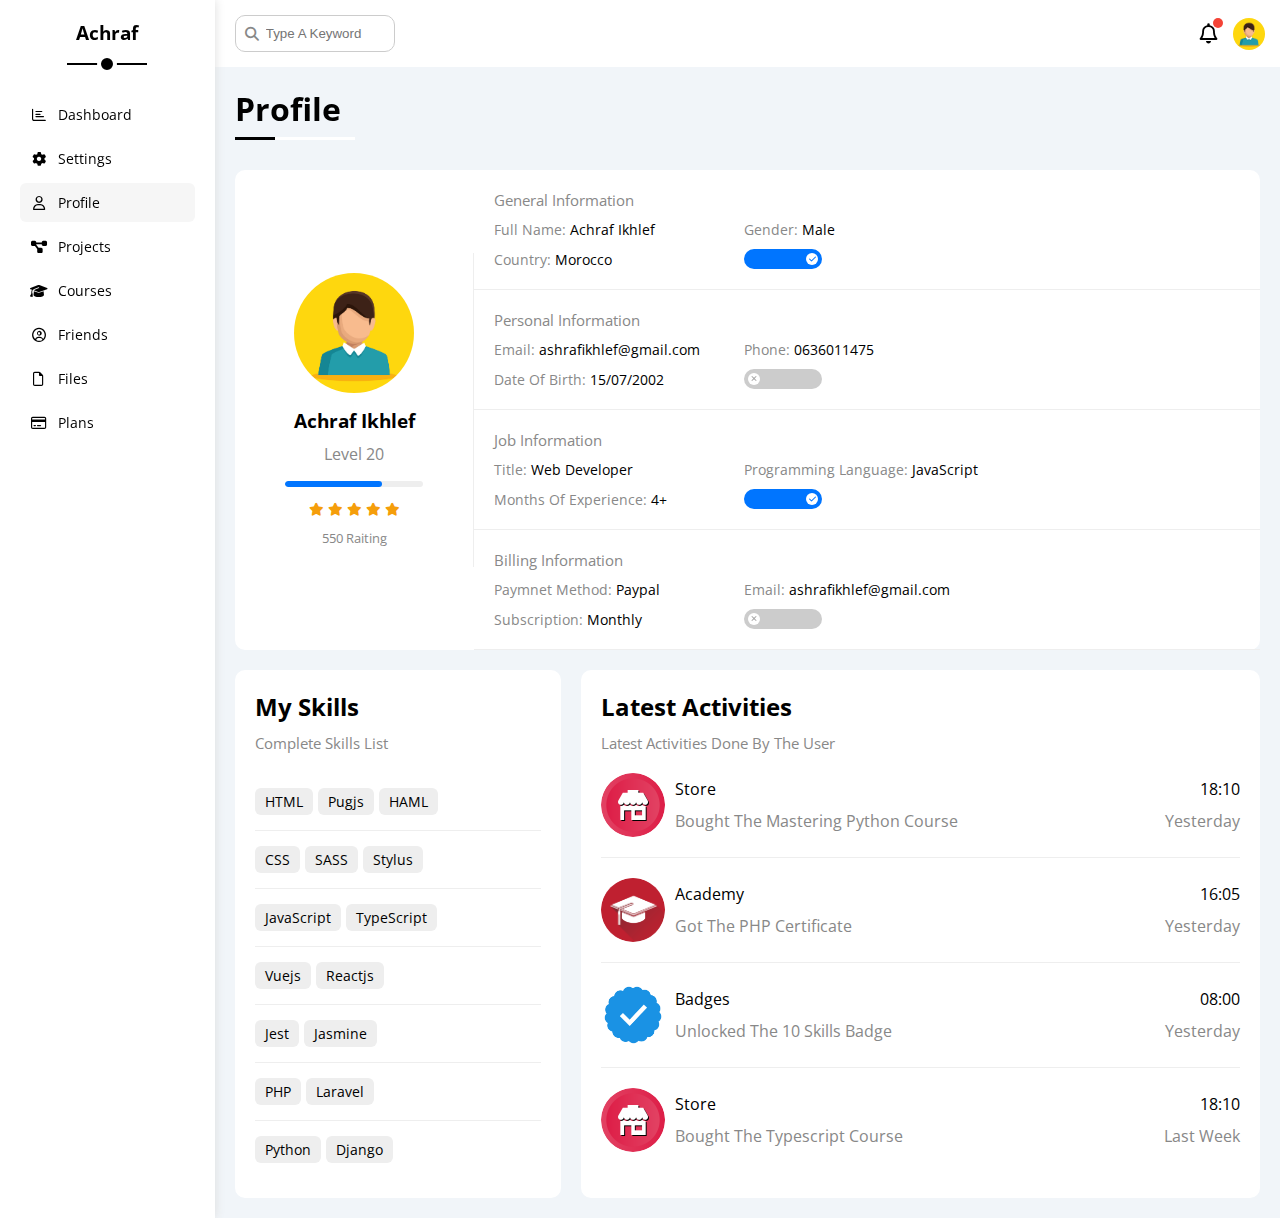
==== commit ce06731a: "Update profile.html" ====
--- a/profile.html
+++ b/profile.html
@@ -135,7 +135,7 @@
                             </div>
                             <div class="fs-14">
                                 <span class="c-grey">Phone:</span>
-                                <span>0636011465</span>
+                                <span>0636011475</span>
                             </div>
                             <div class="fs-14">
                                 <span class="c-grey">Date Of Birth:</span>
@@ -267,4 +267,4 @@
         </div>
     </div>
 </body>
-</html>+</html>
